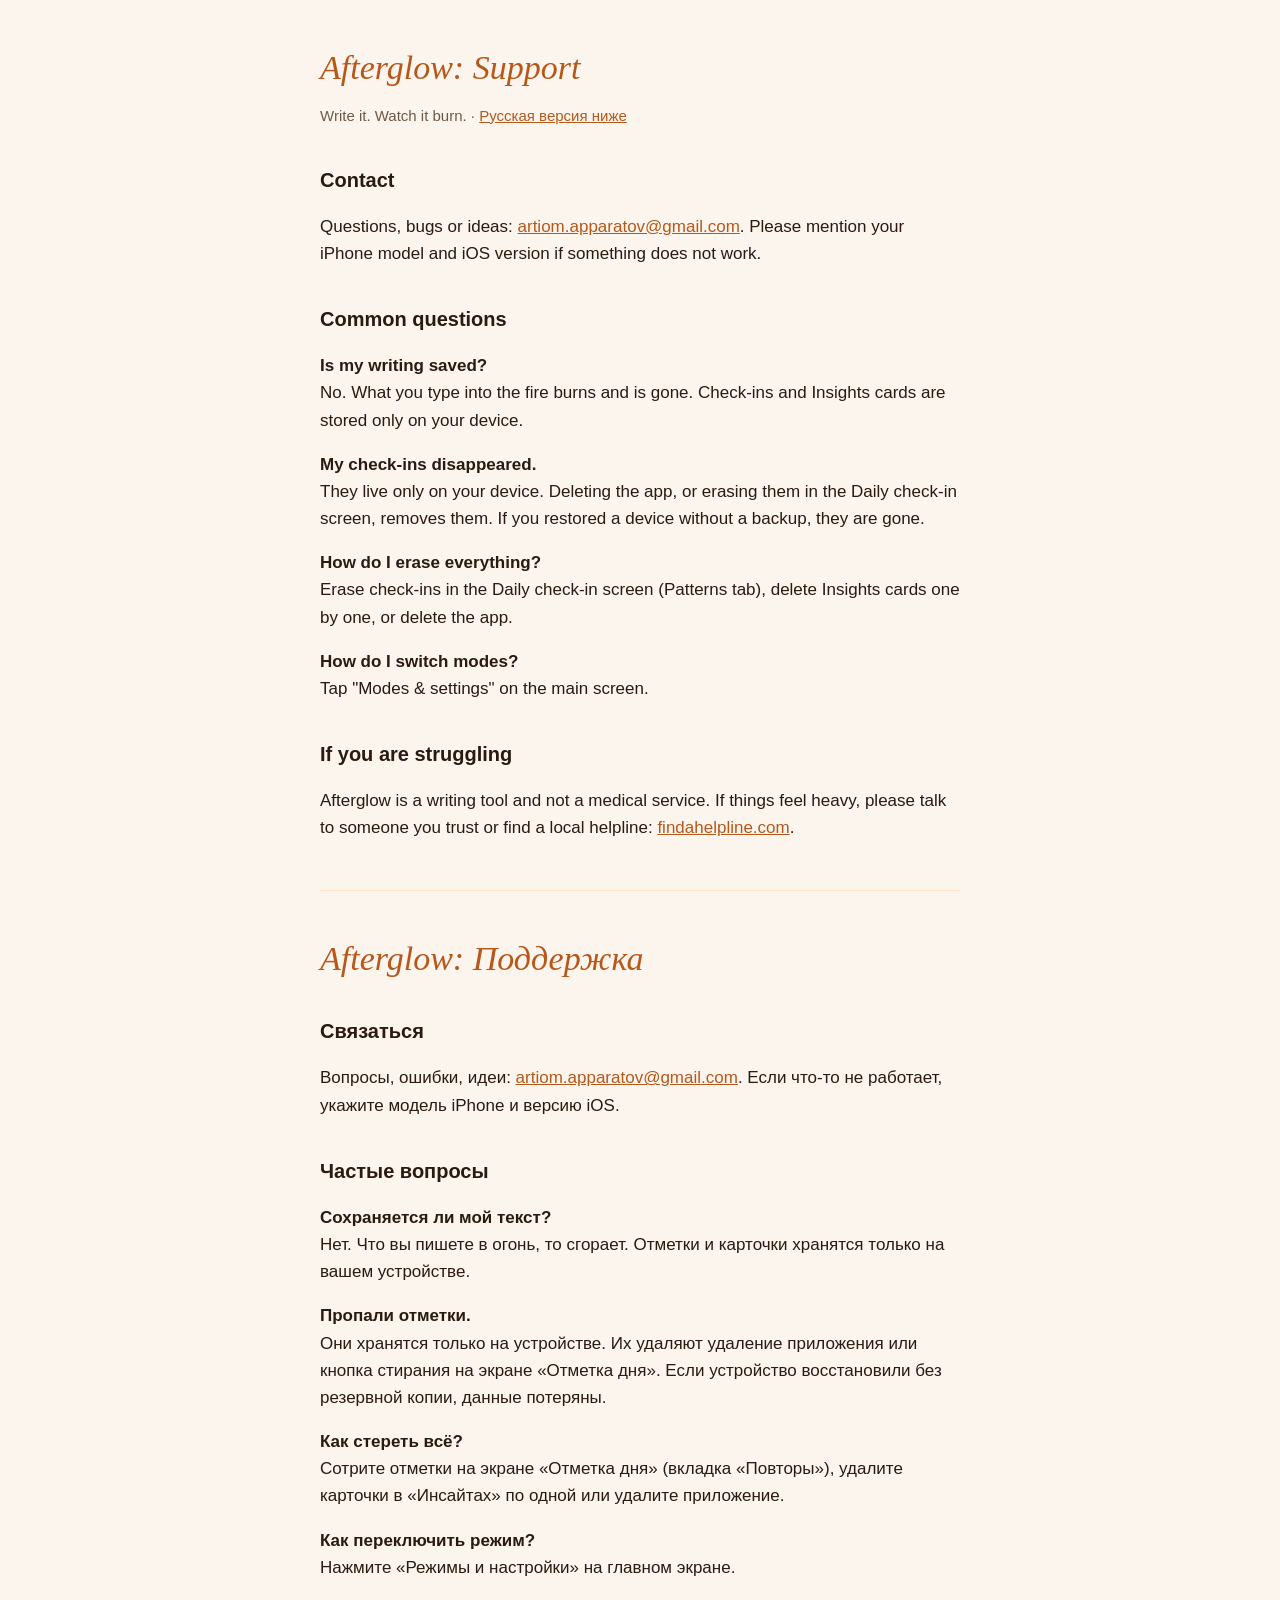
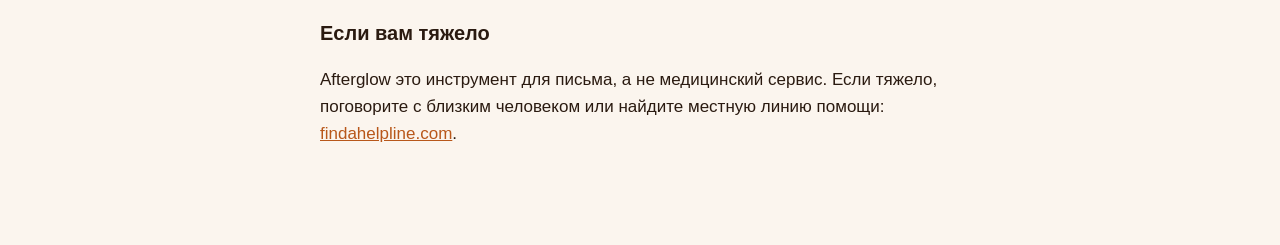
==== afterglow/support.html @ 963027b5 "Add Afterglow privacy policy and support pages Co-Authored-By: Claude Sonnet 5.5 <noreply@anthropic." ====
<!doctype html>
<html lang="en"><head><meta charset="utf-8"><meta name="viewport" content="width=device-width,initial-scale=1">
<title>Afterglow: Support</title><link rel="stylesheet" href="style.css"></head>
<body><main>
<h1>Afterglow: Support</h1>
<p class="mut">Write it. Watch it burn. · <a href="#ru">Русская версия ниже</a></p>

<h2>Contact</h2>
<p>Questions, bugs or ideas: <a href="mailto:artiom.apparatov@gmail.com">artiom.apparatov@gmail.com</a>. Please mention your iPhone model and iOS version if something does not work.</p>

<h2>Common questions</h2>
<p><b>Is my writing saved?</b><br>No. What you type into the fire burns and is gone. Check-ins and Insights cards are stored only on your device.</p>
<p><b>My check-ins disappeared.</b><br>They live only on your device. Deleting the app, or erasing them in the Daily check-in screen, removes them. If you restored a device without a backup, they are gone.</p>
<p><b>How do I erase everything?</b><br>Erase check-ins in the Daily check-in screen (Patterns tab), delete Insights cards one by one, or delete the app.</p>
<p><b>How do I switch modes?</b><br>Tap "Modes &amp; settings" on the main screen.</p>

<h2>If you are struggling</h2>
<p>Afterglow is a writing tool and not a medical service. If things feel heavy, please talk to someone you trust or find a local helpline: <a href="https://findahelpline.com">findahelpline.com</a>.</p>

<hr id="ru">
<h1>Afterglow: Поддержка</h1>
<h2>Связаться</h2>
<p>Вопросы, ошибки, идеи: <a href="mailto:artiom.apparatov@gmail.com">artiom.apparatov@gmail.com</a>. Если что-то не работает, укажите модель iPhone и версию iOS.</p>
<h2>Частые вопросы</h2>
<p><b>Сохраняется ли мой текст?</b><br>Нет. Что вы пишете в огонь, то сгорает. Отметки и карточки хранятся только на вашем устройстве.</p>
<p><b>Пропали отметки.</b><br>Они хранятся только на устройстве. Их удаляют удаление приложения или кнопка стирания на экране «Отметка дня». Если устройство восстановили без резервной копии, данные потеряны.</p>
<p><b>Как стереть всё?</b><br>Сотрите отметки на экране «Отметка дня» (вкладка «Повторы»), удалите карточки в «Инсайтах» по одной или удалите приложение.</p>
<p><b>Как переключить режим?</b><br>Нажмите «Режимы и настройки» на главном экране.</p>
<h2>Если вам тяжело</h2>
<p>Afterglow это инструмент для письма, а не медицинский сервис. Если тяжело, поговорите с близким человеком или найдите местную линию помощи: <a href="https://findahelpline.com">findahelpline.com</a>.</p>
</main></body></html>
---- afterglow/style.css ----
:root{color-scheme:dark light;--bg:#150b08;--fg:#f6e7d6;--mut:#c9b49c;--acc:#ffb860}
@media (prefers-color-scheme:light){:root{--bg:#fbf5ee;--fg:#2a1a10;--mut:#6e5a48;--acc:#b8571a}}
*{box-sizing:border-box}
body{margin:0;background:var(--bg);color:var(--fg);font:17px/1.6 -apple-system,BlinkMacSystemFont,"Segoe UI",Roboto,sans-serif}
main{max-width:680px;margin:0 auto;padding:48px 20px 80px}
h1{font:italic 400 34px/1.2 Georgia,serif;color:var(--acc);margin:0 0 6px}
h2{font-size:20px;margin:36px 0 8px}
p,li{color:var(--fg)}
.mut{color:var(--mut);font-size:15px}
a{color:var(--acc)}
hr{border:0;border-top:1px solid rgba(255,184,96,.25);margin:48px 0}
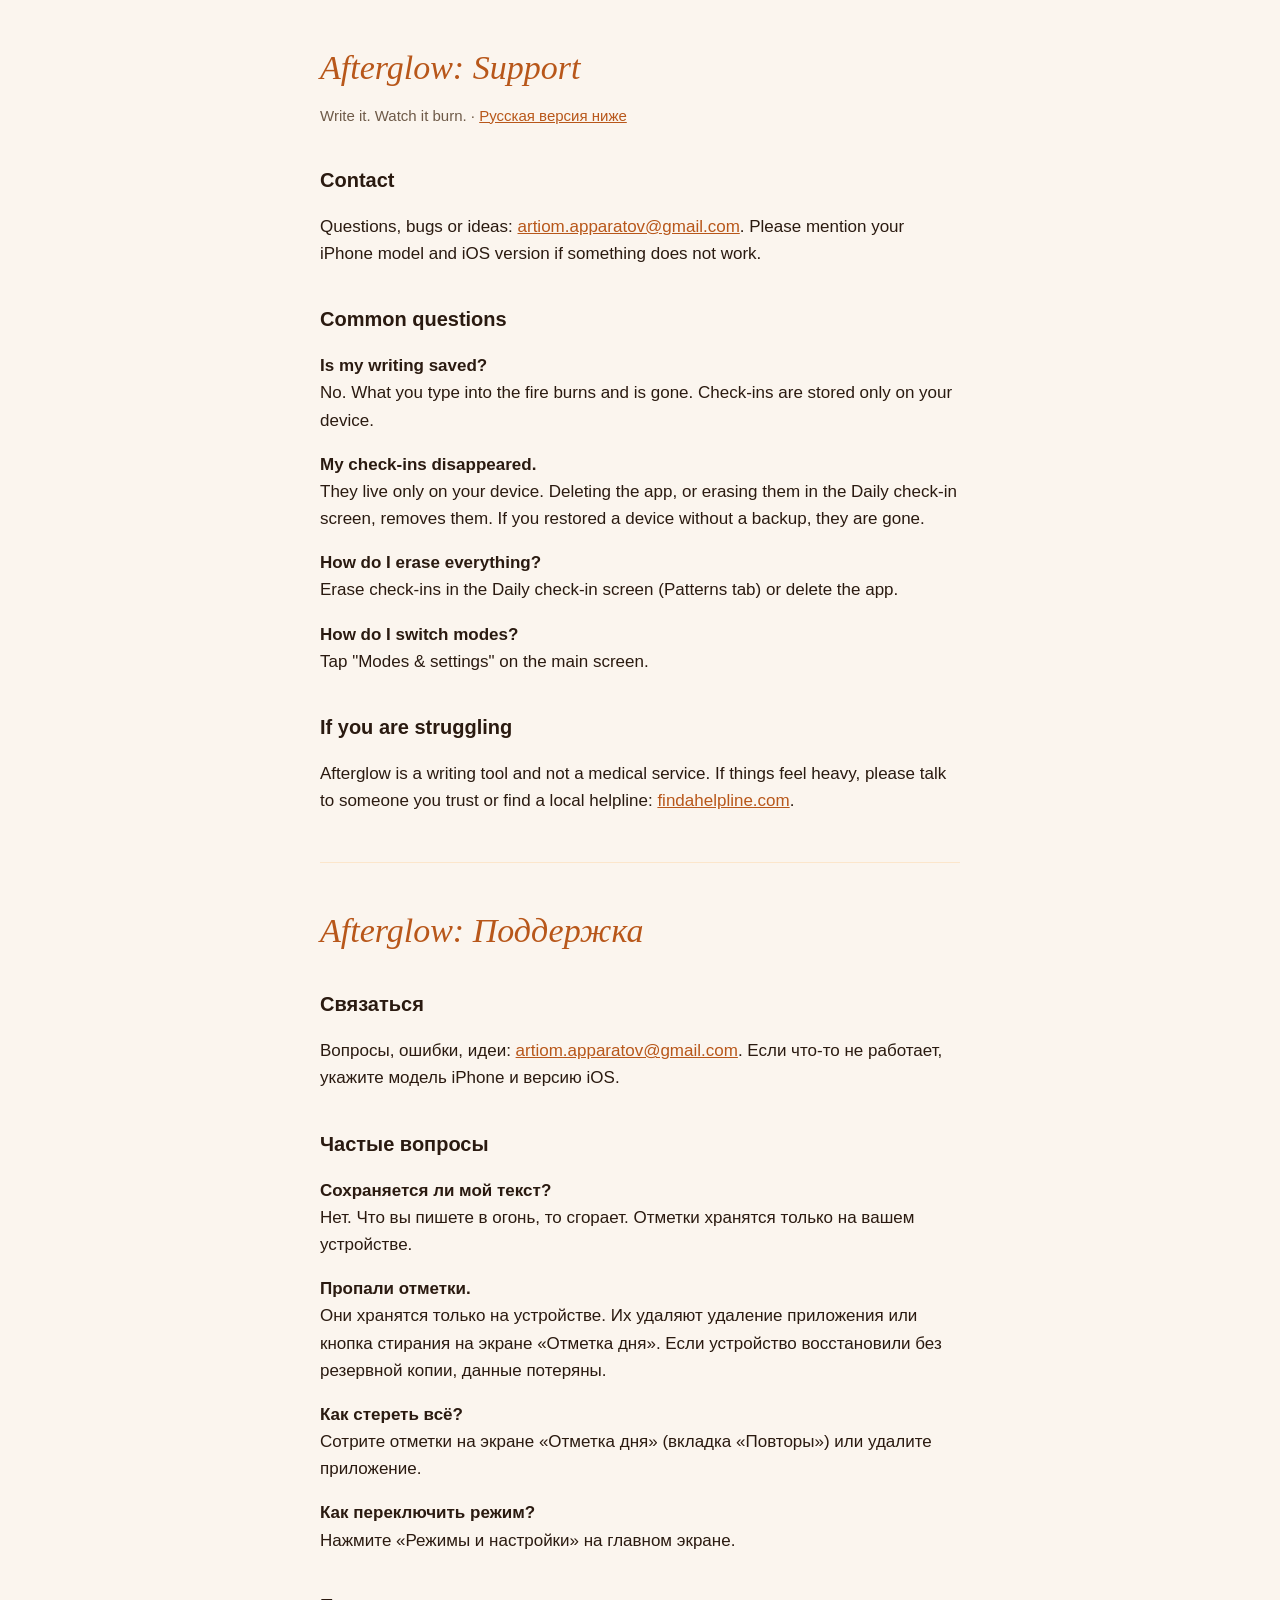
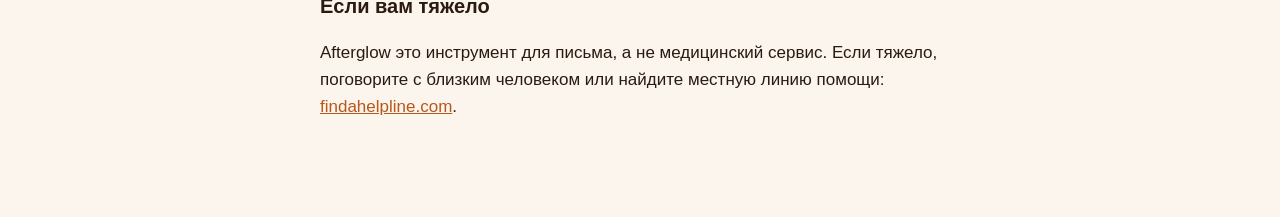
==== commit cf012f56: "Privacy/support: Insights removed, language and totals" ====
--- a/afterglow/support.html
+++ b/afterglow/support.html
@@ -9,9 +9,9 @@
 <p>Questions, bugs or ideas: <a href="mailto:artiom.apparatov@gmail.com">artiom.apparatov@gmail.com</a>. Please mention your iPhone model and iOS version if something does not work.</p>
 
 <h2>Common questions</h2>
-<p><b>Is my writing saved?</b><br>No. What you type into the fire burns and is gone. Check-ins and Insights cards are stored only on your device.</p>
+<p><b>Is my writing saved?</b><br>No. What you type into the fire burns and is gone. Check-ins are stored only on your device.</p>
 <p><b>My check-ins disappeared.</b><br>They live only on your device. Deleting the app, or erasing them in the Daily check-in screen, removes them. If you restored a device without a backup, they are gone.</p>
-<p><b>How do I erase everything?</b><br>Erase check-ins in the Daily check-in screen (Patterns tab), delete Insights cards one by one, or delete the app.</p>
+<p><b>How do I erase everything?</b><br>Erase check-ins in the Daily check-in screen (Patterns tab) or delete the app.</p>
 <p><b>How do I switch modes?</b><br>Tap "Modes &amp; settings" on the main screen.</p>
 
 <h2>If you are struggling</h2>
@@ -22,9 +22,9 @@
 <h2>Связаться</h2>
 <p>Вопросы, ошибки, идеи: <a href="mailto:artiom.apparatov@gmail.com">artiom.apparatov@gmail.com</a>. Если что-то не работает, укажите модель iPhone и версию iOS.</p>
 <h2>Частые вопросы</h2>
-<p><b>Сохраняется ли мой текст?</b><br>Нет. Что вы пишете в огонь, то сгорает. Отметки и карточки хранятся только на вашем устройстве.</p>
+<p><b>Сохраняется ли мой текст?</b><br>Нет. Что вы пишете в огонь, то сгорает. Отметки хранятся только на вашем устройстве.</p>
 <p><b>Пропали отметки.</b><br>Они хранятся только на устройстве. Их удаляют удаление приложения или кнопка стирания на экране «Отметка дня». Если устройство восстановили без резервной копии, данные потеряны.</p>
-<p><b>Как стереть всё?</b><br>Сотрите отметки на экране «Отметка дня» (вкладка «Повторы»), удалите карточки в «Инсайтах» по одной или удалите приложение.</p>
+<p><b>Как стереть всё?</b><br>Сотрите отметки на экране «Отметка дня» (вкладка «Повторы») или удалите приложение.</p>
 <p><b>Как переключить режим?</b><br>Нажмите «Режимы и настройки» на главном экране.</p>
 <h2>Если вам тяжело</h2>
 <p>Afterglow это инструмент для письма, а не медицинский сервис. Если тяжело, поговорите с близким человеком или найдите местную линию помощи: <a href="https://findahelpline.com">findahelpline.com</a>.</p>
